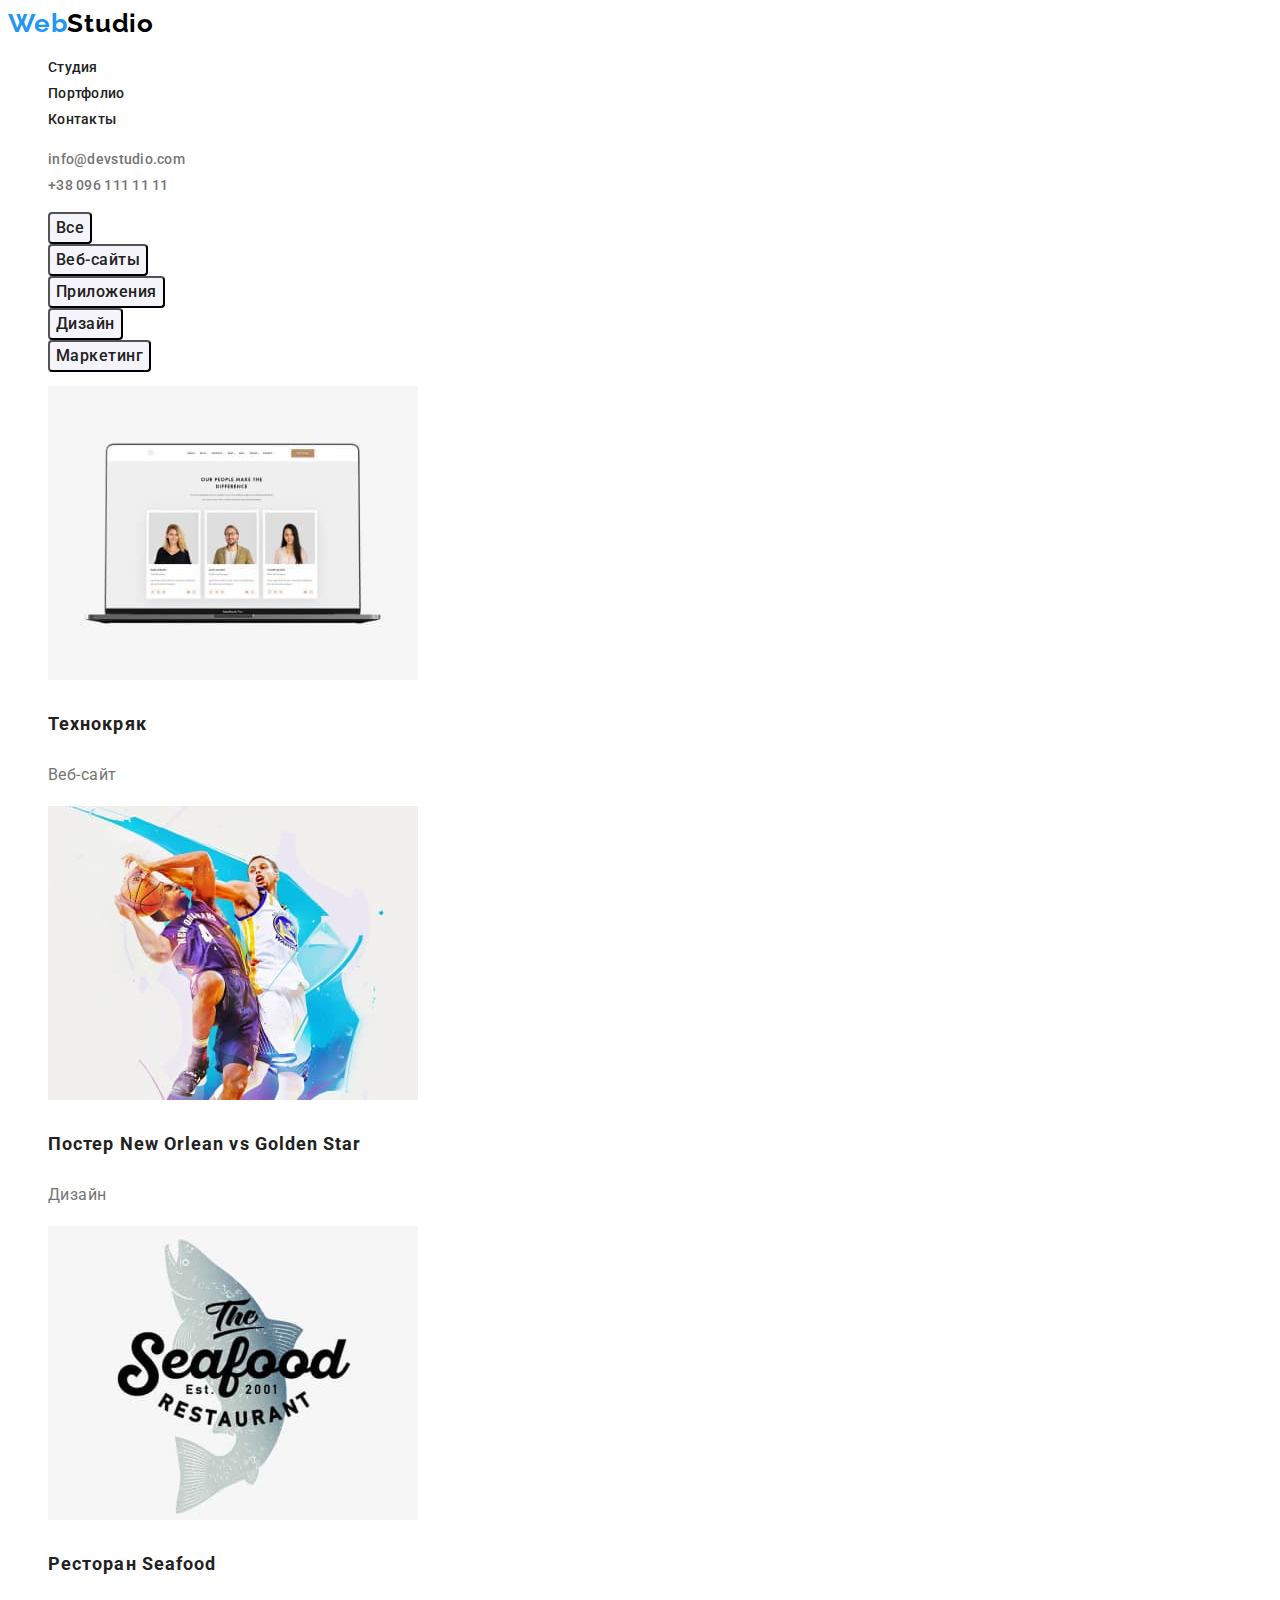
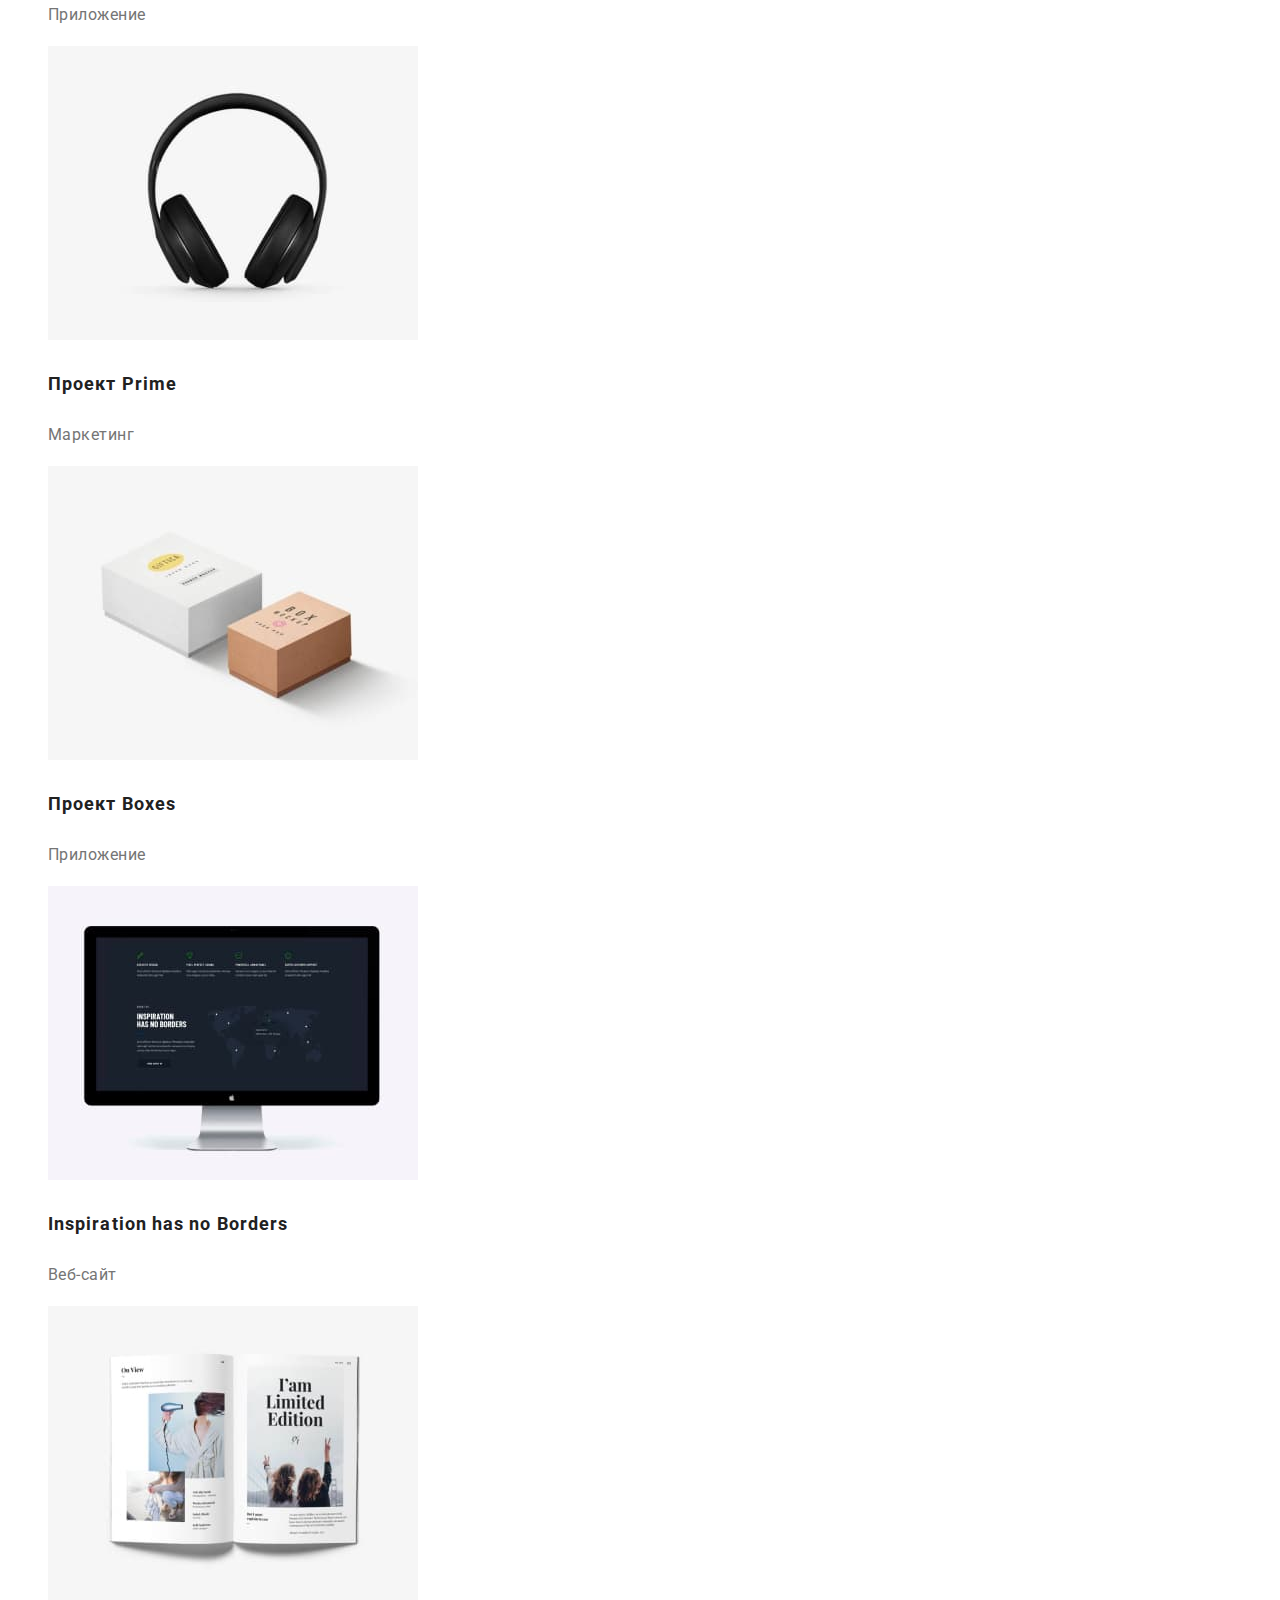
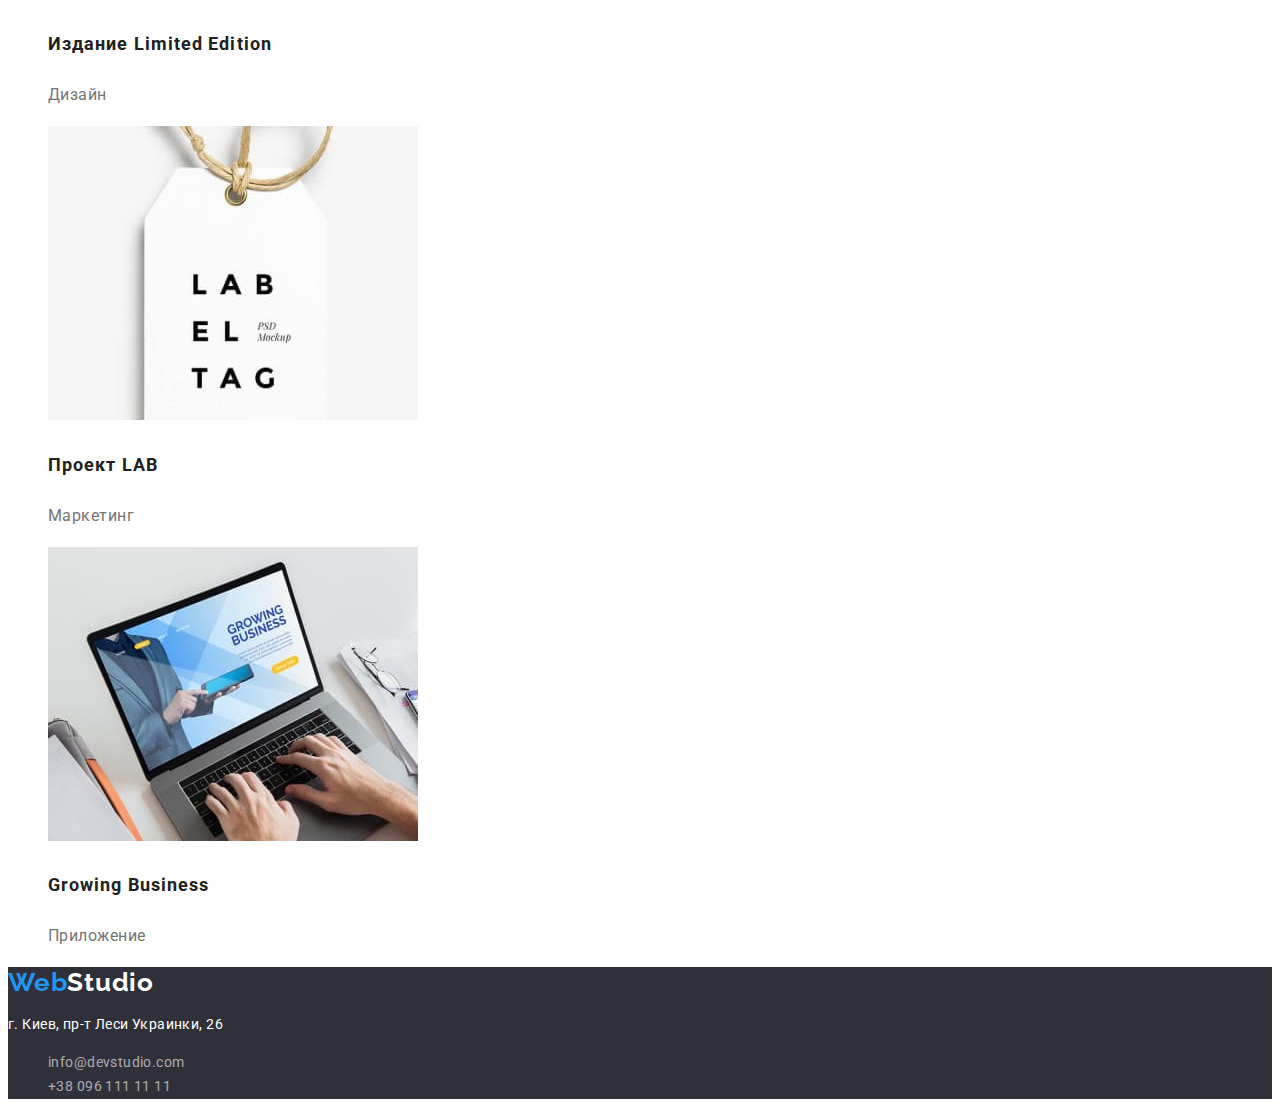
==== portfolio.html @ d0a70ba4 "v1" ====
<!DOCTYPE html>
<html lang="ru">
  <head>
    <meta charset="UTF-8" />
    <meta http-equiv="X-UA-Compatible" content="IE=edge" />
    <meta name="viewport" content="width=device-width, initial-scale=1.0" />
    <link rel="stylesheet" href="./css/styles.css" />
    <link rel="preconnect" href="https://fonts.googleapis.com" />
    <link rel="preconnect" href="https://fonts.gstatic.com" crossorigin />
    <link
      href="https://fonts.googleapis.com/css2?family=Raleway:wght@700&family=Roboto:wght@400;500;700;900&display=swap"
      rel="stylesheet"
    />
    <title>Портфолио</title>
  </head>
  <body>
    <!--Шапка-->
    <header>
      <nav>
        <a class="link logo" href="./index.html"
          >Web<span class="logo-black">Studio</span>
        </a>
        <!--Навигация-->
        <ul class="list nav">
          <li><a class="link studio" href="./index.html">Студия</a></li>
          <li>
            <a class="link portfolio" href="./portfolio.html">Портфолио</a>
          </li>
          <li><a class="link contakt" href="#">Контакты</a></li>
        </ul>
      </nav>
      <!--Контакты-->
      <ul class="list">
        <li>
          <a class="link mail" href="mailto:info@devstudio.com"
            >info@devstudio.com</a
          >
        </li>
        <li>
          <a class="link tel" href="tel:+380961111111">+38 096 111 11 11</a>
        </li>
      </ul>
    </header>
    <!--Контент-->
    <main>
      <section class="content">
        <!--Фильтри-->
        <ul class="list">
          <li><button class="filter" type="button">Все</button></li>
          <li><button class="filter" type="button">Веб-сайты</button></li>
          <li><button class="filter" type="button">Приложения</button></li>
          <li><button class="filter" type="button">Дизайн</button></li>
          <li><button class="filter" type="button">Маркетинг</button></li>
        </ul>
        <!--Страници-->
        <ul class="list">
          <li>
            <img src="./images/portfolio/technokryak.jpg" alt="" width="370" />
            <h3 class="page">Технокряк</h3>
            <p class="filter-page">Веб-сайт</p>
          </li>
          <li>
            <img src="./images/portfolio/basketball.jpg" alt="" width="370" />
            <h3 class="page">
              Постер <span lang="en">New Orlean vs Golden Star</span>
            </h3>
            <p class="filter-page">Дизайн</p>
          </li>
          <li>
            <img src="./images/portfolio/seafod.jpg" alt="" width="370" />
            <h3 class="page">Ресторан <span lang="en">Seafood</span></h3>
            <p class="filter-page">Приложение</p>
          </li>
          <li>
            <img
              src="./images/portfolio/project_priime.jpg"
              alt=""
              width="370"
            />
            <h3 class="page">Проект <span lang="en">Prime</span></h3>
            <p class="filter-page">Маркетинг</p>
          </li>
          <li>
            <img
              src="./images/portfolio/project_boxes.jpg"
              alt=""
              width="370"
            />
            <h3 class="page">Проект <span lang="en">Boxes</span></h3>
            <p class="filter-page">Приложение</p>
          </li>
          <li>
            <img src="./images/portfolio/inspiration.jpg" alt="" width="370" />
            <h3 class="page" lang="en">Inspiration has no Borders</h3>
            <p class="filter-page">Веб-сайт</p>
          </li>
          <li>
            <img
              src="./images/portfolio/limited_edition.jpg"
              alt=""
              width="370"
            />
            <h3 class="page">Издание <span lang="en">Limited Edition</span></h3>
            <p class="filter-page">Дизайн</p>
          </li>
          <li>
            <img src="./images/portfolio/lab_el_tag.jpg" alt="" width="370" />
            <h3 class="page">Проект <span lang="en">LAB</span></h3>
            <p class="filter-page">Маркетинг</p>
          </li>
          <li>
            <img
              src="./images/portfolio/growing_business.jpg"
              alt=""
              width="370"
            />
            <h3 class="page" lang="en">Growing Business</h3>
            <p class="filter-page">Приложение</p>
          </li>
        </ul>
      </section>
    </main>
    <!--Подвал-->
    <footer class="footer">
      <a class="link logo" href="./index.html"
        >Web<span class="logo-white">Studio</span>
      </a>
      <address class="address">
        <p class="location">г. Киев, пр-т Леси Украинки, 26</p>
        <ul class="list">
          <li>
            <a class="link email" href="mailto:info@devstudio.com"
              >info@devstudio.com</a
            >
          </li>
          <li>
            <a class="link phone" href="tel:+380961111111">+38 096 111 11 11</a>
          </li>
        </ul>
      </address>
    </footer>
  </body>
</html>
---- css/styles.css ----
:root {
  --main-font: "Roboto", sans-serif;
  --secondary-font: "Raleway", sans-serif;

  /* text colors */
  --text-cl: #212121;
  --accent-cl: #2196f3;
  --main-txt-cl: #757575;
  --secondary-txt-cl: #ffffff;

  /* bacground colors */
  --header-bg-cl: #ffffff;
  --main-bg-cl: #e5e5e5;
  --secondary-bg-cl: #f7f7f7;
  --dark-bg-cl: #2f303a;
  --btn-bg-cl: #2196f3;
  --btn-bg-accent: #188ce8;
}

body {
  font-family: var(--main-font);
  font-size: 14px;
  line-height: 1.86;
  letter-spacing: 0.02em;
  color: var(--main-txt-cl);
}

.link:hover,
.link:focus {
  color: var(--accent-cl);
}

.link {
  text-decoration: none;
  color: currentColor;
}

.list {
  list-style: none;
}

/*Шапка*/
header {
  background-color: var(--header-bg-cl);
}
.logo {
  font-family: "Raleway";
  font-weight: 700;
  font-size: 26px;
  line-height: 1.19;
  letter-spacing: 0.03em;
  color: #2196f3;
}

.logo-black {
  color: #000000;
}

.logo-white {
  color: #ffffff;
}

.studio,
.portfolio,
.contakt {
  font-weight: 500;
  line-height: 1.14;
  color: var(--text-cl);
}

.mail,
.tel {
  font-weight: 500;
  line-height: 1.14;
  color: var(--main-txt-cl);
}

.mail:hover,
.tel:hover {
  color: var(--accent-cl);
}

/*Герой*/

.hero {
  background-color: var(--dark-bg-cl);
}

.title {
  font-weight: 900;
  font-size: 44px;
  line-height: 1.36;
  text-align: center;
  letter-spacing: 0.06em;
  text-transform: uppercase;
  color: var(--secondary-txt-cl);
}

.btn {
  font-family: inherit;
  font-weight: 700;
  font-size: 16px;
  line-height: 1.88;
  letter-spacing: 0.06em;
  color: var(--secondary-txt-cl);
  background: var(--btn-bg-cl);
  box-shadow: 0px 4px 4px rgba(0, 0, 0, 0.15);
  border-radius: 4px;
}

.btn:hover,
.btn:focus {
  background: var(--btn-bg-accent);
}

/*Преимущества*/

.section-title {
  font-weight: 700;
  font-size: 36px;
  line-height: 1.17;
  letter-spacing: 0.03em;
  color: var(--text-cl);
}

.subtitle {
  font-weight: 700;
  font-size: 14px;
  line-height: 1.14;
  letter-spacing: 0.03em;
  text-transform: uppercase;
  color: var(--text-cl);
}

.text {
  font-size: 14px;
  line-height: 1.71;
  letter-spacing: 0.03em;
  color: var(--main-txt-cl);
}

/*Команда*/

.avatar {
  font-weight: 500;
  font-size: 16px;
  line-height: 1.19;
  letter-spacing: 0.03em;
  color: var(--text-cl);
}

.profession {
  font-size: 16px;
  line-height: 1.19;
  letter-spacing: 0.03em;
  color: var(--main-txt-cl);
}

/*Контент портфолио*/

/*Фильтра*/

.filter {
  font-family: inherit;
  font-weight: 500;
  font-size: 16px;
  line-height: 1.62;
  text-align: center;
  letter-spacing: 0.03em;
  color: var(--text-cl);
  background: #f5f4fa;
  border-radius: 4px;
}

.filter:hover,
.filter:focus {
  font-family: inherit;
  font-weight: 500;
  font-size: 16px;
  line-height: 1.62;
  text-align: center;
  letter-spacing: 0.03em;
  color: var(--secondary-txt-cl);
  background: var(--btn-bg-cl);
  box-shadow: 0px 3px 1px rgba(0, 0, 0, 0.1), 0px 1px 2px rgba(0, 0, 0, 0.08),
    0px 2px 2px rgba(0, 0, 0, 0.12);
  border-radius: 4px;
}

/*Страницы*/

.page {
  font-weight: 700;
  font-size: 18px;
  line-height: 2;
  letter-spacing: 0.06em;
  color: var(--text-cl);
}

.filter-page {
  font-size: 16px;
  line-height: 1.88;
  letter-spacing: 0.03em;
  color: var(--main-txt-cl);
}

/*Подвал*/

.footer {
  background-color: var(--dark-bg-cl);
}

.address {
  font-style: normal;
  line-height: 1.71;
  letter-spacing: 0.03em;
}

.location {
  color: var(--secondary-txt-cl);
}

.email,
.phone {
  color: rgba(255, 255, 255, 0.6);
}

.email:hover,
.phone:hover {
  color: var(--accent-cl);
}
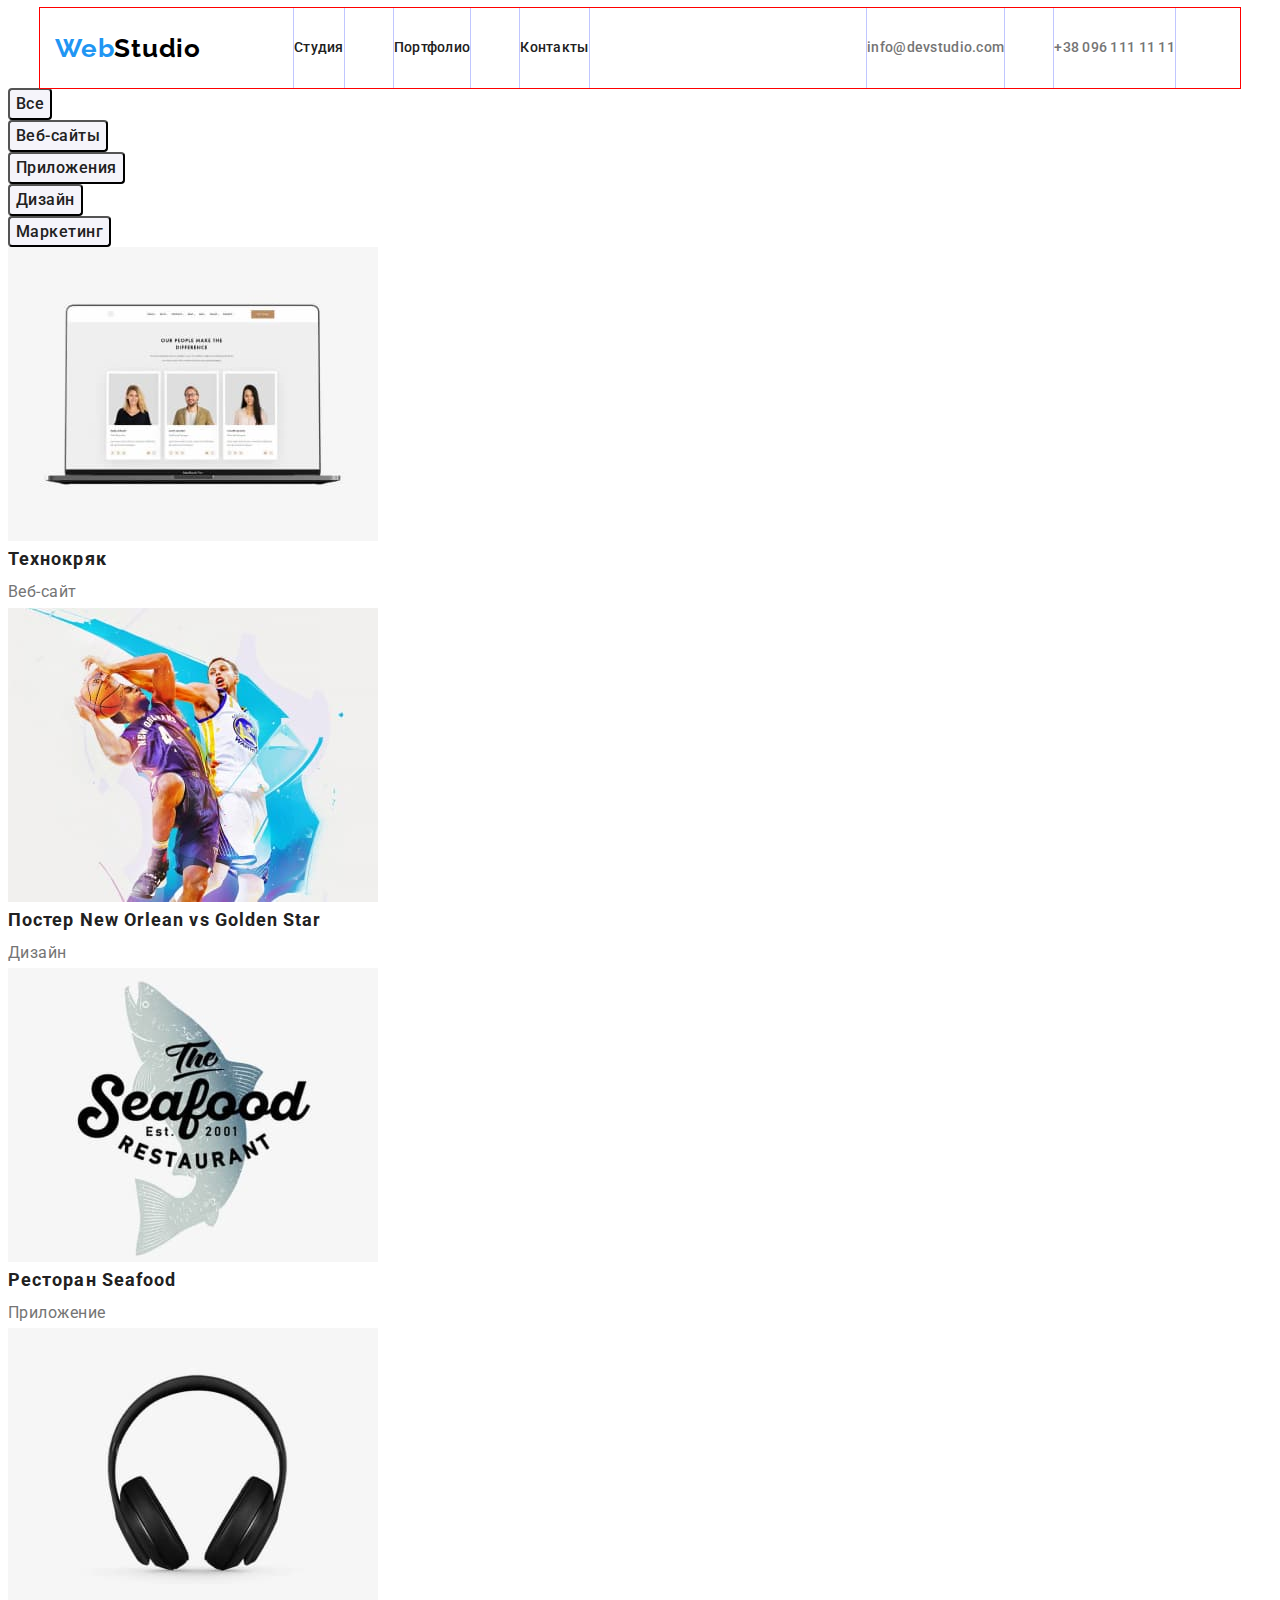
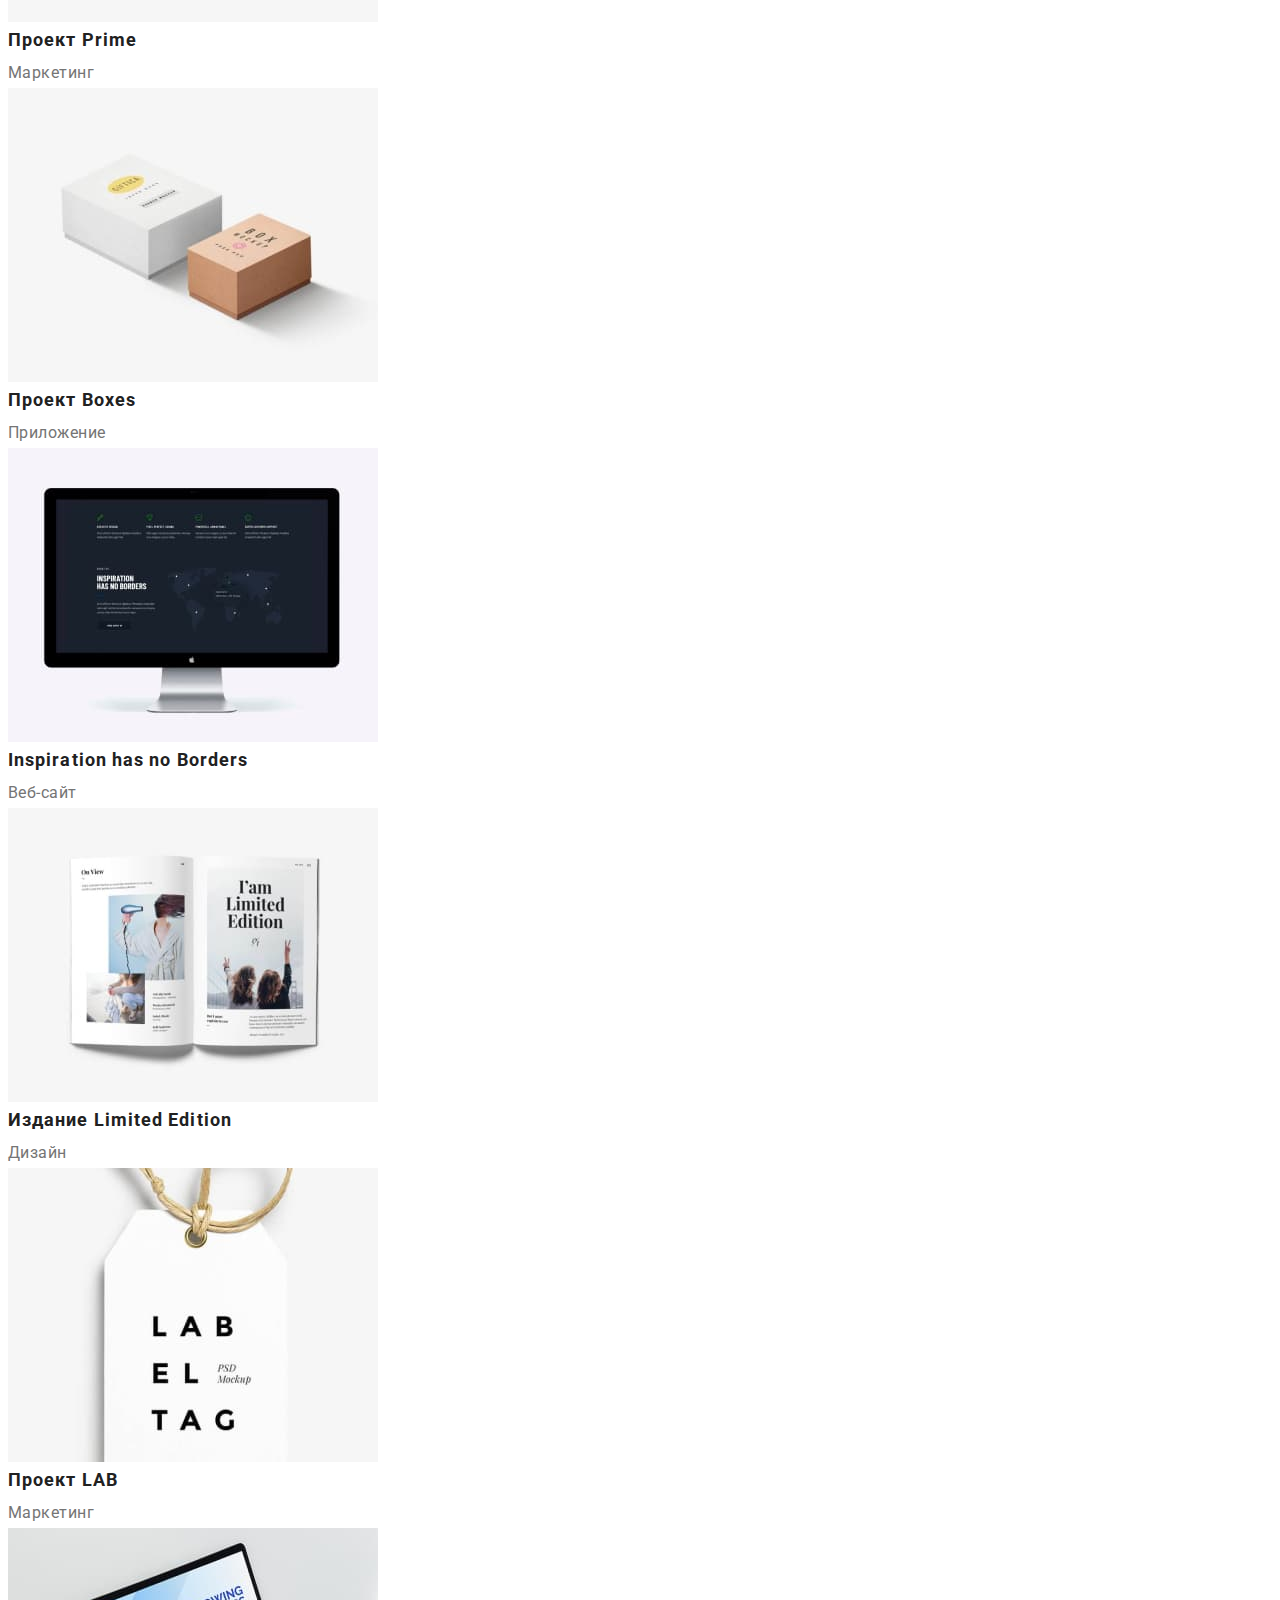
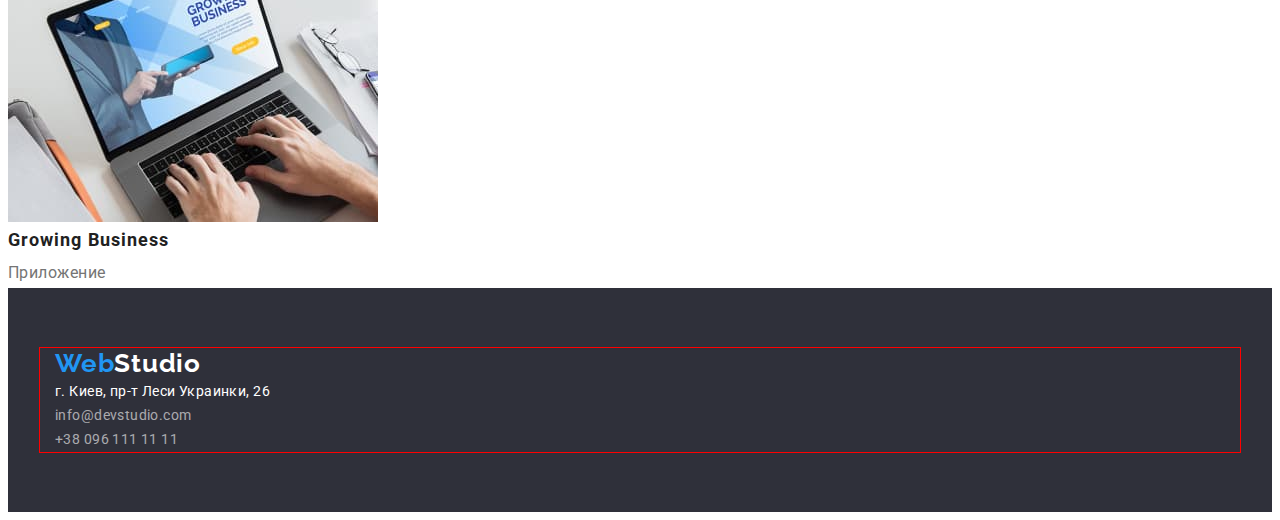
==== commit 3155bd25: "v7" ====
--- a/portfolio.html
+++ b/portfolio.html
@@ -4,43 +4,61 @@
     <meta charset="UTF-8" />
     <meta http-equiv="X-UA-Compatible" content="IE=edge" />
     <meta name="viewport" content="width=device-width, initial-scale=1.0" />
-    <link rel="stylesheet" href="./css/styles.css" />
+    <title>Портфолио</title>
+    <!--Projeck fonts-->
     <link rel="preconnect" href="https://fonts.googleapis.com" />
     <link rel="preconnect" href="https://fonts.gstatic.com" crossorigin />
     <link
       href="https://fonts.googleapis.com/css2?family=Raleway:wght@700&family=Roboto:wght@400;500;700;900&display=swap"
       rel="stylesheet"
     />
+
+  <!--Normalize-->
+  <link rel="stylesheet" href="https://cdnjs.cloudflare.com/ajax/libs/modern-normalize/1.1.0/modern-normalize.min.css"
+    integrity="sha512-wpPYUAdjBVSE4KJnH1VR1HeZfpl1ub8YT/NKx4PuQ5NmX2tKuGu6U/JRp5y+Y8XG2tV+wKQpNHVUX03MfMFn9Q=="
+    crossorigin="anonymous" referrerpolicy="no-referrer" />
+ 
+    <!--Castom styles-->
+    <link rel="stylesheet" href="./css/styles.css" />
+
+
+
     <title>Портфолио</title>
   </head>
   <body>
     <!--Шапка-->
-    <header>
-      <nav>
-        <a class="link logo" href="./index.html"
-          >Web<span class="logo-black">Studio</span>
-        </a>
-        <!--Навигация-->
-        <ul class="list nav">
-          <li><a class="link studio" href="./index.html">Студия</a></li>
-          <li>
-            <a class="link portfolio" href="./portfolio.html">Портфолио</a>
-          </li>
-          <li><a class="link contakt" href="#">Контакты</a></li>
-        </ul>
-      </nav>
-      <!--Контакты-->
-      <ul class="list">
-        <li>
-          <a class="link mail" href="mailto:info@devstudio.com"
-            >info@devstudio.com</a
-          >
-        </li>
-        <li>
-          <a class="link tel" href="tel:+380961111111">+38 096 111 11 11</a>
-        </li>
-      </ul>
-    </header>
+        <header>
+          <div class="container header-container">
+        
+            <a class="link logo" href="./index.html">Web<span class="logo-black">Studio</span>
+            </a>
+            <!--Навигация-->
+            <nav>
+              <ul class="list nav">
+                <li class="nav-item">
+                  <a class="link navigation-link" href="./index.html">Студия</a>
+                </li>
+                <li class="nav-item">
+                  <a class="link navigation-link" href="./portfolio.html">Портфолио</a>
+                </li>
+                <li class="nav-item">
+                  <a class="link navigation-link" href="#">Контакты</a>
+                </li>
+              </ul>
+            </nav>
+        
+        
+            <!--Контакты-->
+            <ul class="list contakts">
+              <li class="contakts-item">
+                <a class="link contakts-link" href="mailto:info@devstudio.com">info@devstudio.com</a>
+              </li>
+              <licontakts-item>
+                <a class="link contakts-link" href="tel:+380961111111">+38 096 111 11 11</a>
+                </li>
+            </ul>
+          </div>
+        </header>
     <!--Контент-->
     <main>
       <section class="content">
@@ -121,23 +139,22 @@
       </section>
     </main>
     <!--Подвал-->
-    <footer class="footer">
-      <a class="link logo" href="./index.html"
-        >Web<span class="logo-white">Studio</span>
+  <footer class="footer">
+    <div class="container">
+      <a class="link logo" href="./index.html">Web<span class="logo-white">Studio</span>
       </a>
       <address class="address">
         <p class="location">г. Киев, пр-т Леси Украинки, 26</p>
         <ul class="list">
           <li>
-            <a class="link email" href="mailto:info@devstudio.com"
-              >info@devstudio.com</a
-            >
+            <a class="link email" href="mailto:info@devstudio.com">info@devstudio.com</a>
           </li>
           <li>
             <a class="link phone" href="tel:+380961111111">+38 096 111 11 11</a>
           </li>
         </ul>
       </address>
-    </footer>
+    </div>
+  </footer>
   </body>
 </html>
--- a/css/styles.css
+++ b/css/styles.css
@@ -17,12 +17,51 @@
   --btn-bg-accent: #188ce8;
 }
 
+*,
+*::before,
+*::after {
+  box-sizing: border-box;
+}
+
 body {
   font-family: var(--main-font);
   font-size: 14px;
   line-height: 1.86;
   letter-spacing: 0.02em;
   color: var(--main-txt-cl);
+ }
+
+    h1,
+    h2,
+    h3,
+    h4,
+    h5,
+    h6,
+    p {
+      margin: 0;
+    }
+
+    img {
+      display: block;
+    }
+
+.container {
+  outline: 1px solid red;
+  width: 1200px;
+  padding-left: 15px;
+  padding-right: 15px;
+  margin-left: auto;
+  margin-right: auto;
+}
+
+
+
+
+
+.section {
+  padding-top: 94px;
+  padding-bottom: 94px;
+
 }
 
 .link:hover,
@@ -36,14 +75,27 @@
 }
 
 .list {
+  padding: 0;
+  margin: 0;
+ 
   list-style: none;
 }
 
 /*Шапка*/
+
 header {
   background-color: var(--header-bg-cl);
 }
+
+.header-container {
+  display: flex;
+  align-items: center;
+}
+
+/*Логотип*/
 .logo {
+  margin-right: 93px;
+
   font-family: "Raleway";
   font-weight: 700;
   font-size: 26px;
@@ -60,33 +112,78 @@
   color: #ffffff;
 }
 
-.studio,
-.portfolio,
-.contakt {
+/*Навигация*/
+
+.nav {
+  display: flex;
+  align-items: center;
+}
+
+ .nav-item {
+margin-right: 50px;
+ }
+
+ .nav-item:last-child {
+   margin-right: 0;
+ }
+
+.contakts-link,
+.navigation-link {
+  display: block;
+  outline: 1px solid rgb(192, 198, 255);
+  padding-top: 32px;
+  padding-bottom: 32px;
+
   font-weight: 500;
   line-height: 1.14;
   color: var(--text-cl);
 }
 
-.mail,
-.tel {
+/*Контакты*/
+
+.contakts {
+  display: flex;
+  margin-left: auto;
+
+}
+
+
+.contakts-link {
+  margin-right: 50px;
   font-weight: 500;
   line-height: 1.14;
   color: var(--main-txt-cl);
 }
 
-.mail:hover,
-.tel:hover {
+.contakts:last-child {
+  margin-right: 0;
+}
+
+
+
+.contakts-link:hover {
   color: var(--accent-cl);
 }
 
 /*Герой*/
 
 .hero {
+ 
   background-color: var(--dark-bg-cl);
-}
-
-.title {
+ 
+  
+}
+
+ 
+ 
+
+.hero-title {
+width: 696px;
+padding-top: 200px;
+padding-bottom: 280px;
+margin-right: auto;
+  margin-left: auto;
+
   font-weight: 900;
   font-size: 44px;
   line-height: 1.36;
@@ -97,6 +194,11 @@
 }
 
 .btn {
+  width: 200px;
+  height: 50px;  
+ padding: 0;
+cursor: pointer;
+
   font-family: inherit;
   font-weight: 700;
   font-size: 16px;
@@ -115,7 +217,26 @@
 
 /*Преимущества*/
 
+.benefits-section-title {
+  display: none;
+}
+
+.benefits-list {
+  display: flex;
+}
+
+.benefits-item {
+  width: 270px;
+  margin-right: 30px;
+}
+
+.benefits-item:last-child {
+  margin-right:0;
+}
+
 .section-title {
+  text-align: center;
+  margin-bottom: 50px;
   font-weight: 700;
   font-size: 36px;
   line-height: 1.17;
@@ -139,7 +260,33 @@
   color: var(--main-txt-cl);
 }
 
+/*Деятельность*/
+
+.work-list {
+  display: flex;
+}
+ 
+.work-item {
+  margin-right: 30px;
+}
+
+.work-item:last-child {
+  margin-right: 0;
+}
+
 /*Команда*/
+
+.personal-list {
+  display: flex;
+}
+
+.personal-item {
+  margin-right: 30px;
+}
+
+.personal-item:last-child {
+  margin-right: 0;
+}
 
 .avatar {
   font-weight: 500;
@@ -207,6 +354,8 @@
 /*Подвал*/
 
 .footer {
+  padding-top: 60px;
+  padding-bottom: 60px;
   background-color: var(--dark-bg-cl);
 }
 
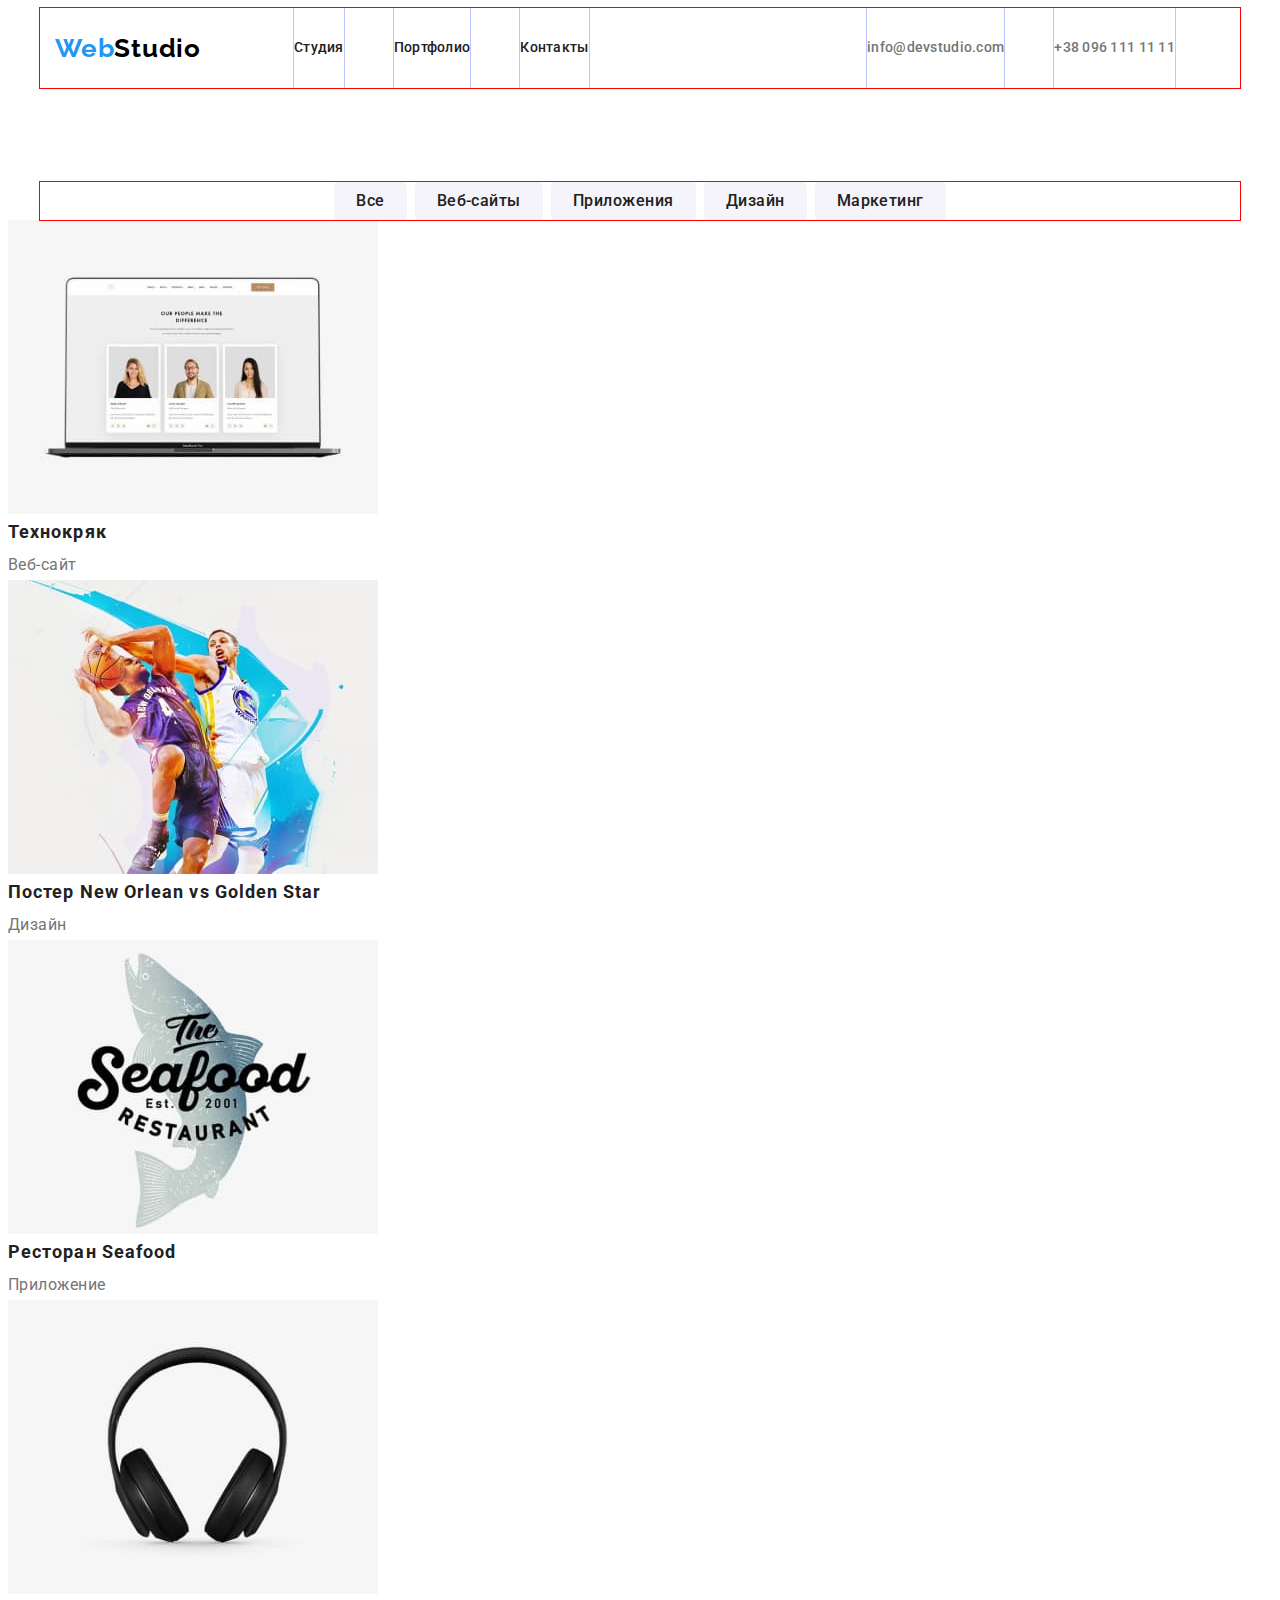
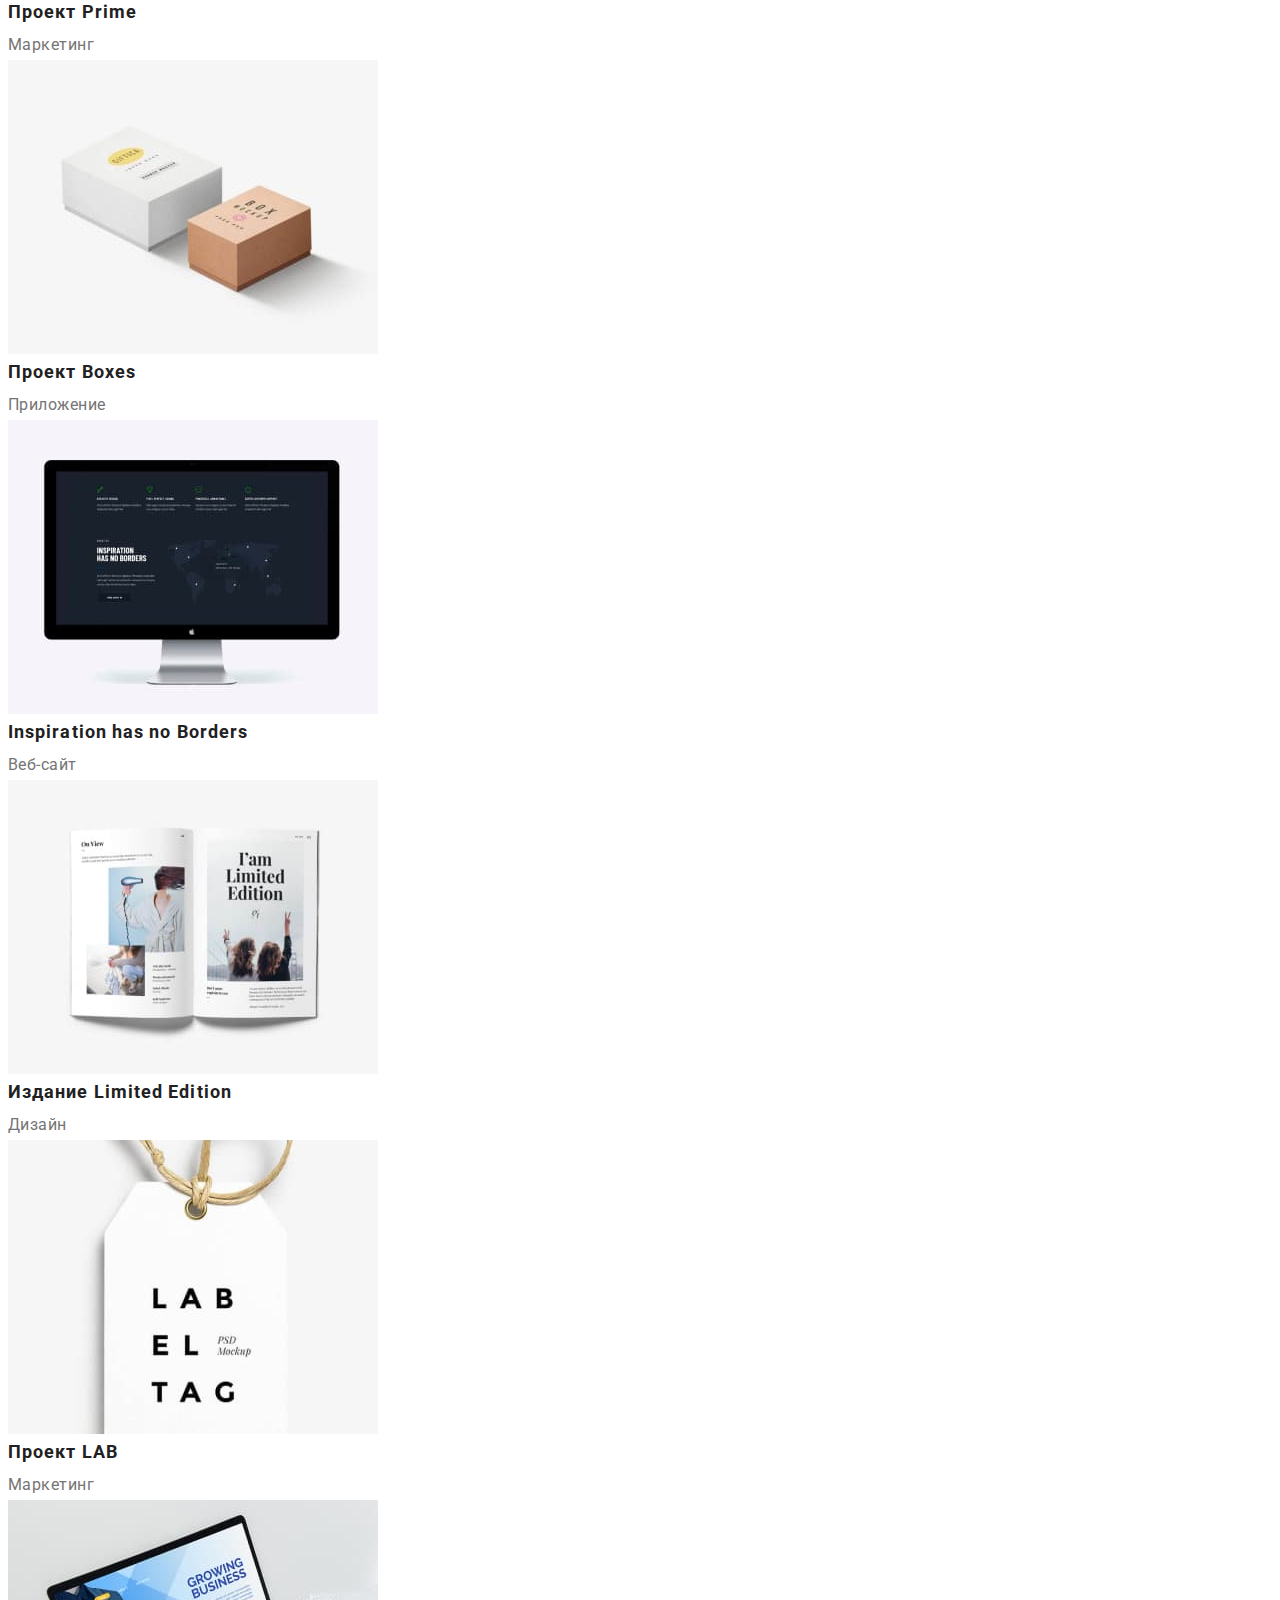
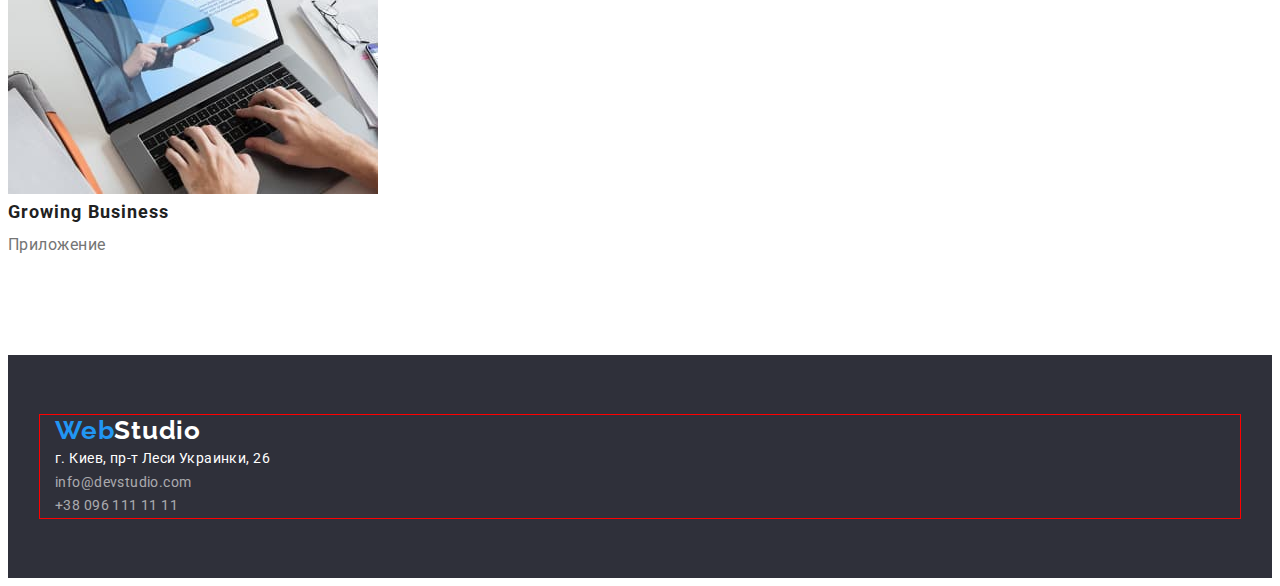
==== commit 30a0a648: "v8" ====
--- a/portfolio.html
+++ b/portfolio.html
@@ -61,15 +61,18 @@
         </header>
     <!--Контент-->
     <main>
-      <section class="content">
+      <section class="portfolio">
         <!--Фильтри-->
-        <ul class="list">
-          <li><button class="filter" type="button">Все</button></li>
-          <li><button class="filter" type="button">Веб-сайты</button></li>
-          <li><button class="filter" type="button">Приложения</button></li>
-          <li><button class="filter" type="button">Дизайн</button></li>
-          <li><button class="filter" type="button">Маркетинг</button></li>
-        </ul>
+        <div class="container">
+          <ul class="list filter-list">
+            <li class="filter-item"><button class="filter-btn" type="button">Все</button></li>
+            <li class="filter-item"><button class="filter-btn" type="button">Веб-сайты</button></li>
+            <li class="filter-item"><button class="filter-btn" type="button">Приложения</button></li>
+            <li class="filter-item"><button class="filter-btn" type="button">Дизайн</button></li>
+            <li class="filter-item"><button class="filter-btn" type="button">Маркетинг</button></li>
+          </ul>
+        </div>
+        
         <!--Страници-->
         <ul class="list">
           <li>
--- a/css/styles.css
+++ b/css/styles.css
@@ -307,7 +307,35 @@
 
 /*Фильтра*/
 
-.filter {
+.portfolio {
+
+  padding-top: 94px;
+  padding-bottom: 94px;
+}
+.filter-list {
+  display: flex;
+  align-items: center;
+  justify-content: center;
+  list-style: none;
+  margin: 0;
+  padding: 0;
+
+}
+
+.filter-item {
+  margin-right: 8px;
+}
+
+.filter-item:last-child {
+  margin-right: 0;
+}
+ 
+
+.filter-btn {
+padding: 6px 22px;
+border: none;
+
+
   font-family: inherit;
   font-weight: 500;
   font-size: 16px;
@@ -319,8 +347,8 @@
   border-radius: 4px;
 }
 
-.filter:hover,
-.filter:focus {
+.filter-btn:hover,
+.filter-btn:focus {
   font-family: inherit;
   font-weight: 500;
   font-size: 16px;
@@ -332,6 +360,8 @@
   box-shadow: 0px 3px 1px rgba(0, 0, 0, 0.1), 0px 1px 2px rgba(0, 0, 0, 0.08),
     0px 2px 2px rgba(0, 0, 0, 0.12);
   border-radius: 4px;
+
+  cursor: pointer ;
 }
 
 /*Страницы*/
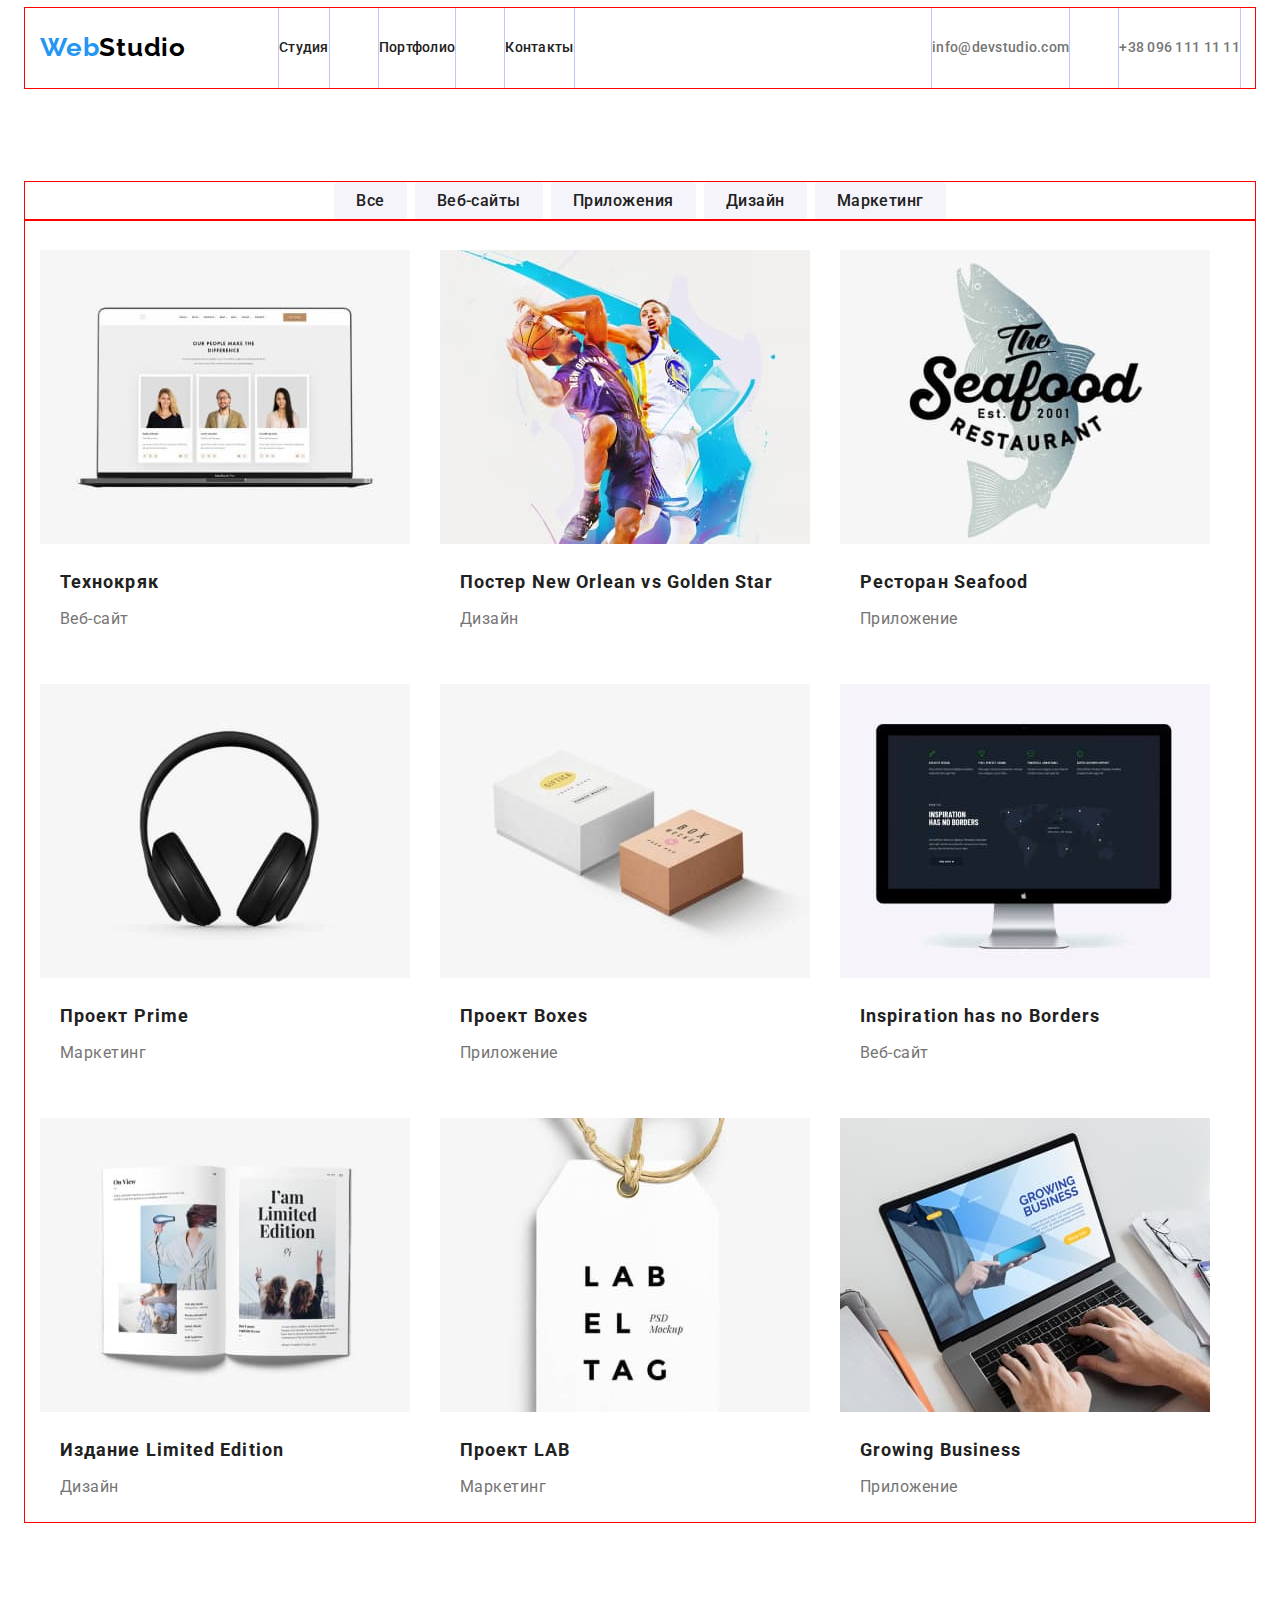
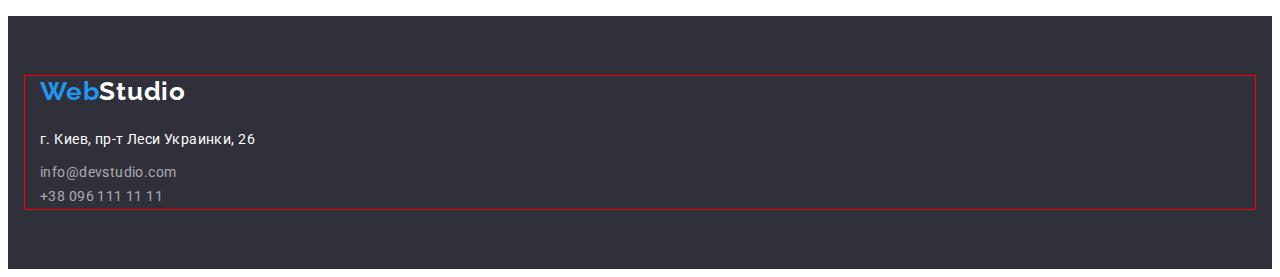
==== commit cac0c173: "v9" ====
--- a/portfolio.html
+++ b/portfolio.html
@@ -74,71 +74,58 @@
         </div>
         
         <!--Страници-->
-        <ul class="list">
-          <li>
-            <img src="./images/portfolio/technokryak.jpg" alt="" width="370" />
-            <h3 class="page">Технокряк</h3>
-            <p class="filter-page">Веб-сайт</p>
-          </li>
-          <li>
-            <img src="./images/portfolio/basketball.jpg" alt="" width="370" />
-            <h3 class="page">
-              Постер <span lang="en">New Orlean vs Golden Star</span>
-            </h3>
-            <p class="filter-page">Дизайн</p>
-          </li>
-          <li>
-            <img src="./images/portfolio/seafod.jpg" alt="" width="370" />
-            <h3 class="page">Ресторан <span lang="en">Seafood</span></h3>
-            <p class="filter-page">Приложение</p>
-          </li>
-          <li>
-            <img
-              src="./images/portfolio/project_priime.jpg"
-              alt=""
-              width="370"
-            />
-            <h3 class="page">Проект <span lang="en">Prime</span></h3>
-            <p class="filter-page">Маркетинг</p>
-          </li>
-          <li>
-            <img
-              src="./images/portfolio/project_boxes.jpg"
-              alt=""
-              width="370"
-            />
-            <h3 class="page">Проект <span lang="en">Boxes</span></h3>
-            <p class="filter-page">Приложение</p>
-          </li>
-          <li>
-            <img src="./images/portfolio/inspiration.jpg" alt="" width="370" />
-            <h3 class="page" lang="en">Inspiration has no Borders</h3>
-            <p class="filter-page">Веб-сайт</p>
-          </li>
-          <li>
-            <img
-              src="./images/portfolio/limited_edition.jpg"
-              alt=""
-              width="370"
-            />
-            <h3 class="page">Издание <span lang="en">Limited Edition</span></h3>
-            <p class="filter-page">Дизайн</p>
-          </li>
-          <li>
-            <img src="./images/portfolio/lab_el_tag.jpg" alt="" width="370" />
-            <h3 class="page">Проект <span lang="en">LAB</span></h3>
-            <p class="filter-page">Маркетинг</p>
-          </li>
-          <li>
-            <img
-              src="./images/portfolio/growing_business.jpg"
-              alt=""
-              width="370"
-            />
-            <h3 class="page" lang="en">Growing Business</h3>
-            <p class="filter-page">Приложение</p>
-          </li>
-        </ul>
+        <div class="container">
+          <ul class="list page-list">
+            <li class="page-item">
+              <img src="./images/portfolio/technokryak.jpg" alt="" width="370" />
+              <h3 class="page">Технокряк</h3>
+              <p class="filter-page">Веб-сайт</p>
+            </li>
+            <li class="page-item">
+              <img src="./images/portfolio/basketball.jpg" alt="" width="370" />
+              <h3 class="page">
+                Постер <span lang="en">New Orlean vs Golden Star</span>
+              </h3>
+              <p class="filter-page">Дизайн</p>
+            </li>
+            <li class="page-item">
+              <img src="./images/portfolio/seafod.jpg" alt="" width="370" />
+              <h3 class="page">Ресторан <span lang="en">Seafood</span></h3>
+              <p class="filter-page">Приложение</p>
+            </li>
+            <li class="page-item">
+              <img src="./images/portfolio/project_priime.jpg" alt="" width="370" />
+              <h3 class="page">Проект <span lang="en">Prime</span></h3>
+              <p class="filter-page">Маркетинг</p>
+            </li>
+            <li class="page-item">
+              <img src="./images/portfolio/project_boxes.jpg" alt="" width="370" />
+              <h3 class="page">Проект <span lang="en">Boxes</span></h3>
+              <p class="filter-page">Приложение</p>
+            </li>
+            <li class="page-item">
+              <img src="./images/portfolio/inspiration.jpg" alt="" width="370" />
+              <h3 class="page" lang="en">Inspiration has no Borders</h3>
+              <p class="filter-page">Веб-сайт</p>
+            </li>
+            <li class="page-item">
+              <img src="./images/portfolio/limited_edition.jpg" alt="" width="370" />
+              <h3 class="page">Издание <span lang="en">Limited Edition</span></h3>
+              <p class="filter-page">Дизайн</p>
+            </li>
+            <li class="page-item">
+              <img src="./images/portfolio/lab_el_tag.jpg" alt="" width="370" />
+              <h3 class="page">Проект <span lang="en">LAB</span></h3>
+              <p class="filter-page">Маркетинг</p>
+            </li>
+            <li class="page-item">
+              <img src="./images/portfolio/growing_business.jpg" alt="" width="370" />
+              <h3 class="page" lang="en">Growing Business</h3>
+              <p class="filter-page">Приложение</p>
+            </li>
+          </ul>
+        </div>
+       
       </section>
     </main>
     <!--Подвал-->
--- a/css/styles.css
+++ b/css/styles.css
@@ -17,11 +17,6 @@
   --btn-bg-accent: #188ce8;
 }
 
-*,
-*::before,
-*::after {
-  box-sizing: border-box;
-}
 
 body {
   font-family: var(--main-font);
@@ -59,8 +54,8 @@
 
 
 .section {
-  padding-top: 94px;
-  padding-bottom: 94px;
+  margin-top: 94px;
+  margin-bottom: 94px;
 
 }
 
@@ -95,6 +90,8 @@
 /*Логотип*/
 .logo {
   margin-right: 93px;
+  padding-top: 24px;
+  padding-bottom: 25px;
 
   font-family: "Raleway";
   font-weight: 700;
@@ -108,9 +105,6 @@
   color: #000000;
 }
 
-.logo-white {
-  color: #ffffff;
-}
 
 /*Навигация*/
 
@@ -139,48 +133,45 @@
   color: var(--text-cl);
 }
 
+
+
+
 /*Контакты*/
 
 .contakts {
   display: flex;
   margin-left: auto;
-
-}
-
+}
+
+.contakts-item {
+  margin-right: 50px;
+}
+ 
+.contakts-item:last-child {
+  margin-right: 0;
+}
 
 .contakts-link {
-  margin-right: 50px;
+  
   font-weight: 500;
   line-height: 1.14;
   color: var(--main-txt-cl);
 }
 
-.contakts:last-child {
-  margin-right: 0;
-}
-
-
-
 .contakts-link:hover {
   color: var(--accent-cl);
 }
 
 /*Герой*/
 
-.hero {
- 
-  background-color: var(--dark-bg-cl);
- 
-  
-}
-
- 
- 
-
-.hero-title {
+.hero { 
+  background-color: var(--dark-bg-cl);  
+}
+
+ .hero-title {
 width: 696px;
 padding-top: 200px;
-padding-bottom: 280px;
+padding-bottom: 30px;
 margin-right: auto;
   margin-left: auto;
 
@@ -194,10 +185,10 @@
 }
 
 .btn {
-  width: 200px;
-  height: 50px;  
- padding: 0;
-cursor: pointer;
+
+  padding: 10px 32px;
+  margin-bottom:  200px;
+  cursor: pointer;
 
   font-family: inherit;
   font-weight: 700;
@@ -245,6 +236,7 @@
 }
 
 .subtitle {
+  margin-bottom: 10px;
   font-weight: 700;
   font-size: 14px;
   line-height: 1.14;
@@ -282,6 +274,9 @@
 
 .personal-item {
   margin-right: 30px;
+  background: #FFFFFF;
+    box-shadow: 0px 1px 3px rgba(0, 0, 0, 0.12), 0px 1px 1px rgba(0, 0, 0, 0.14), 0px 2px 1px rgba(0, 0, 0, 0.2);
+    border-radius: 0px 0px 4px 4px;
 }
 
 .personal-item:last-child {
@@ -289,6 +284,9 @@
 }
 
 .avatar {
+  padding-top: 30px;
+  padding-bottom: 10px;
+ text-align: center;
   font-weight: 500;
   font-size: 16px;
   line-height: 1.19;
@@ -297,6 +295,8 @@
 }
 
 .profession {
+  padding-bottom: 30px;
+  text-align: center;
   font-size: 16px;
   line-height: 1.19;
   letter-spacing: 0.03em;
@@ -366,7 +366,25 @@
 
 /*Страницы*/
 
+.page-list {
+display: flex;
+  flex-wrap: wrap;
+}
+    
+ .page-item {
+   width: 370px;
+   padding-top: 30px;
+   margin-right: 30px;
+ } 
+
+
+.page-item:nth-child(3n+3) {
+  margin-right: 0;
+}
+
 .page {
+  margin: 20px 20px 4px 20px;
+
   font-weight: 700;
   font-size: 18px;
   line-height: 2;
@@ -375,6 +393,7 @@
 }
 
 .filter-page {
+  margin: 0px 20px 20px 20px;
   font-size: 16px;
   line-height: 1.88;
   letter-spacing: 0.03em;
@@ -389,6 +408,10 @@
   background-color: var(--dark-bg-cl);
 }
 
+.logo-white {
+  color: #ffffff;
+}
+
 .address {
   font-style: normal;
   line-height: 1.71;
@@ -396,7 +419,13 @@
 }
 
 .location {
+  margin-top: 20px;
+  margin-bottom: 9px;
   color: var(--secondary-txt-cl);
+}
+
+.address-email {
+  margin-bottom: 9px;
 }
 
 .email,
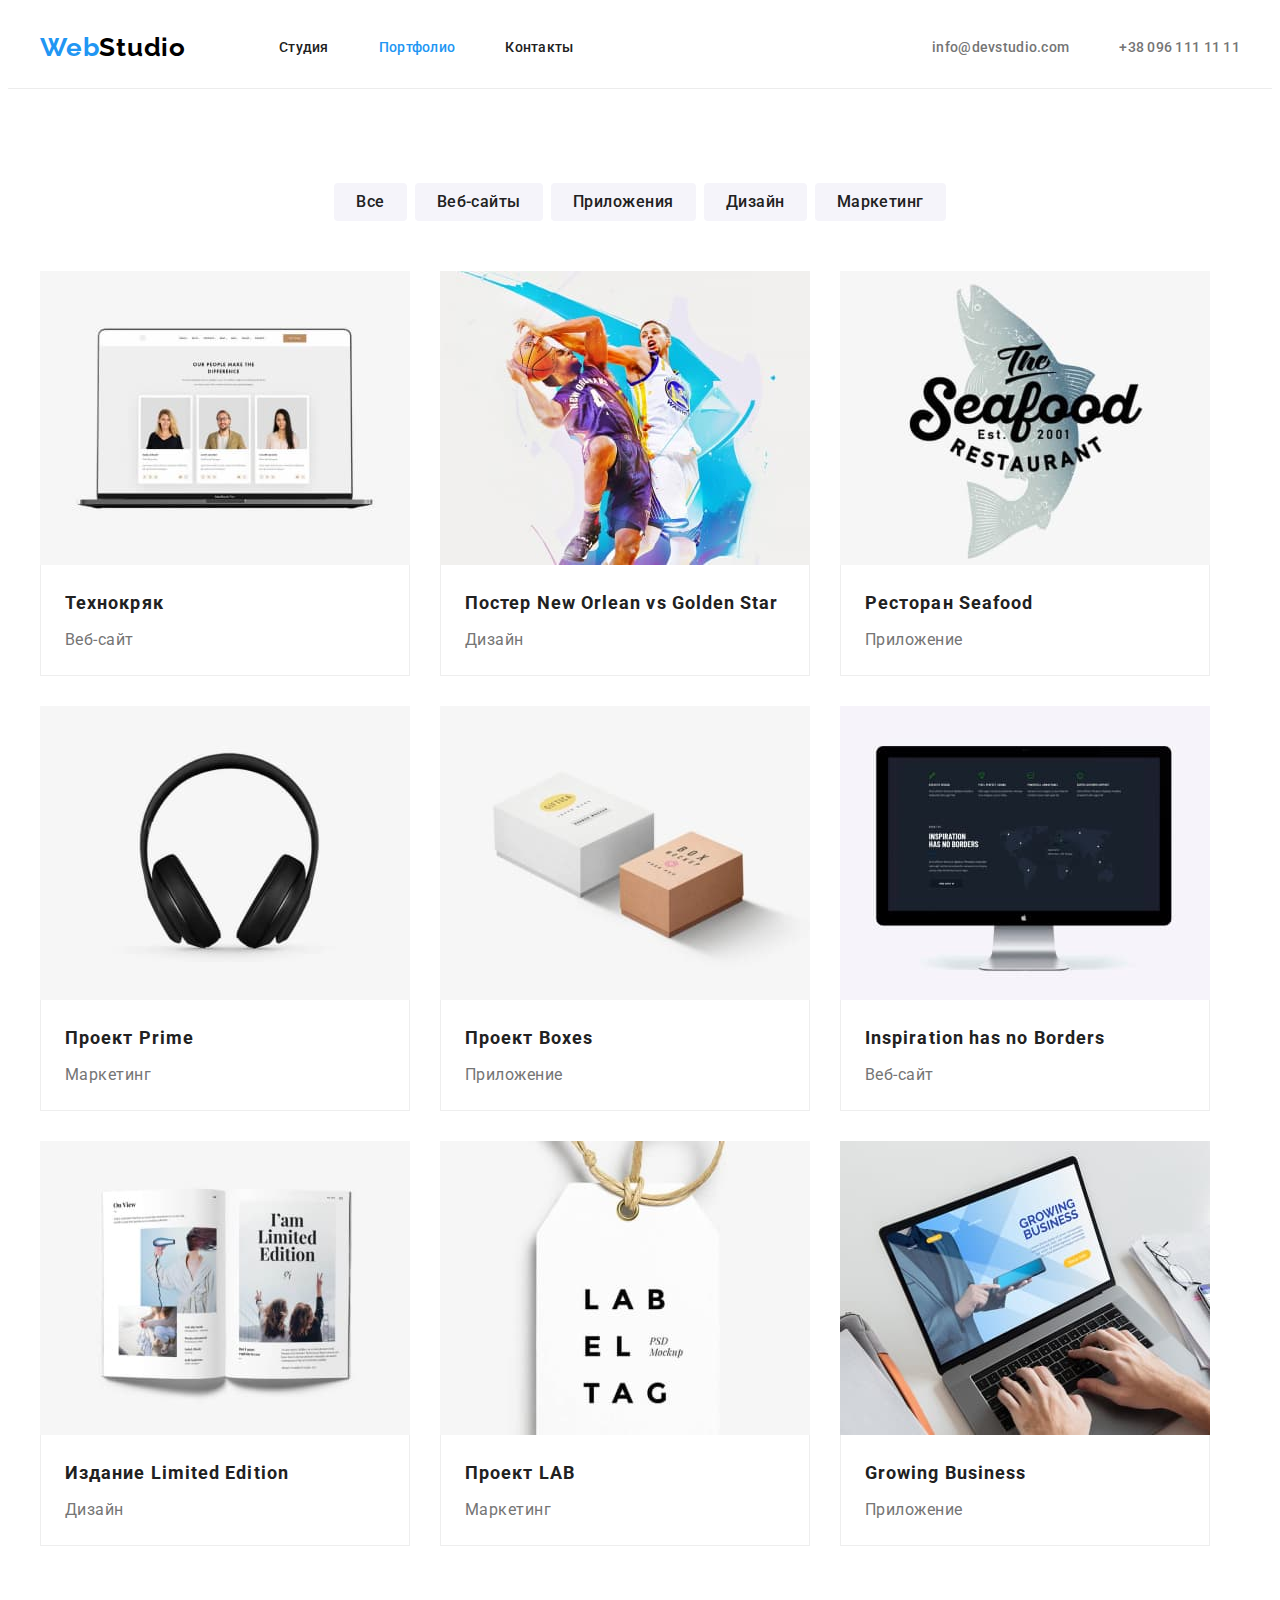
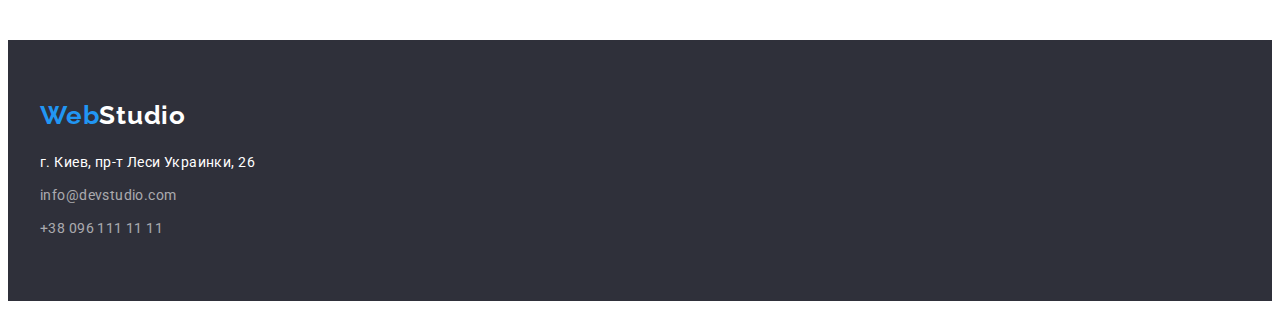
==== commit df8d6275: "v12" ====
--- a/portfolio.html
+++ b/portfolio.html
@@ -39,7 +39,7 @@
                   <a class="link navigation-link" href="./index.html">Студия</a>
                 </li>
                 <li class="nav-item">
-                  <a class="link navigation-link" href="./portfolio.html">Портфолио</a>
+                  <a class="link navigation-activ" href="./portfolio.html">Портфолио</a>
                 </li>
                 <li class="nav-item">
                   <a class="link navigation-link" href="#">Контакты</a>
@@ -65,86 +65,117 @@
         <!--Фильтри-->
         <div class="container">
           <ul class="list filter-list">
-            <li class="filter-item"><button class="filter-btn" type="button">Все</button></li>
-            <li class="filter-item"><button class="filter-btn" type="button">Веб-сайты</button></li>
-            <li class="filter-item"><button class="filter-btn" type="button">Приложения</button></li>
-            <li class="filter-item"><button class="filter-btn" type="button">Дизайн</button></li>
-            <li class="filter-item"><button class="filter-btn" type="button">Маркетинг</button></li>
+            <li class="filter-item">
+              <button class="filter-btn" type="button">Все</button>
+            </li>
+            <li class="filter-item"
+            ><button class="filter-btn" type="button">Веб-сайты</button>
+          </li>
+            <li class="filter-item">
+              <button class="filter-btn" type="button">Приложения</button>
+            </li>
+            <li class="filter-item">
+              <button class="filter-btn" type="button">Дизайн</button>
+            </li>
+            <li class="filter-item">
+              <button class="filter-btn" type="button">Маркетинг</button>
+            </li>
           </ul>
-        </div>
-        
-        <!--Страници-->
-        <div class="container">
+          <!--Страници-->
           <ul class="list page-list">
             <li class="page-item">
               <img src="./images/portfolio/technokryak.jpg" alt="" width="370" />
-              <h3 class="page">Технокряк</h3>
-              <p class="filter-page">Веб-сайт</p>
+              <div class="page-name">
+                <h3 class="page">Технокряк</h3>
+                <p class="filter-page">Веб-сайт</p>
+              </div>
+              
             </li>
             <li class="page-item">
               <img src="./images/portfolio/basketball.jpg" alt="" width="370" />
-              <h3 class="page">
-                Постер <span lang="en">New Orlean vs Golden Star</span>
-              </h3>
-              <p class="filter-page">Дизайн</p>
+              <div class="page-name">
+                <h3 class="page">Постер <span lang="en">New Orlean vs Golden Star</span></h3>
+                <p class="filter-page">Дизайн</p>
+              </div>
+              
             </li>
             <li class="page-item">
               <img src="./images/portfolio/seafod.jpg" alt="" width="370" />
-              <h3 class="page">Ресторан <span lang="en">Seafood</span></h3>
-              <p class="filter-page">Приложение</p>
+              <div class="page-name">
+                <h3 class="page">Ресторан <span lang="en">Seafood</span></h3>
+                <p class="filter-page">Приложение</p>
+              </div>
+              
             </li>
             <li class="page-item">
               <img src="./images/portfolio/project_priime.jpg" alt="" width="370" />
-              <h3 class="page">Проект <span lang="en">Prime</span></h3>
-              <p class="filter-page">Маркетинг</p>
+              <div class="page-name">
+                <h3 class="page">Проект <span lang="en">Prime</span></h3>
+                <p class="filter-page">Маркетинг</p>
+              </div>
+              
             </li>
             <li class="page-item">
               <img src="./images/portfolio/project_boxes.jpg" alt="" width="370" />
-              <h3 class="page">Проект <span lang="en">Boxes</span></h3>
-              <p class="filter-page">Приложение</p>
+              <div class="page-name">
+                <h3 class="page">Проект <span lang="en">Boxes</span></h3>
+                <p class="filter-page">Приложение</p>
+              </div>
+              
             </li>
             <li class="page-item">
               <img src="./images/portfolio/inspiration.jpg" alt="" width="370" />
-              <h3 class="page" lang="en">Inspiration has no Borders</h3>
-              <p class="filter-page">Веб-сайт</p>
+              <div class="page-name">
+                <h3 class="page" lang="en">Inspiration has no Borders</h3>
+                <p class="filter-page">Веб-сайт</p>
+              </div>
+              
             </li>
             <li class="page-item">
               <img src="./images/portfolio/limited_edition.jpg" alt="" width="370" />
-              <h3 class="page">Издание <span lang="en">Limited Edition</span></h3>
-              <p class="filter-page">Дизайн</p>
+              <div class="page-name">
+                <h3 class="page">Издание <span lang="en">Limited Edition</span></h3>
+                <p class="filter-page">Дизайн</p>
+              </div>
+              
             </li>
             <li class="page-item">
               <img src="./images/portfolio/lab_el_tag.jpg" alt="" width="370" />
-              <h3 class="page">Проект <span lang="en">LAB</span></h3>
-              <p class="filter-page">Маркетинг</p>
+              <div class="page-name">
+                <h3 class="page">Проект <span lang="en">LAB</span></h3>
+                <p class="filter-page">Маркетинг</p>
+              </div>
+              
             </li>
             <li class="page-item">
               <img src="./images/portfolio/growing_business.jpg" alt="" width="370" />
-              <h3 class="page" lang="en">Growing Business</h3>
-              <p class="filter-page">Приложение</p>
+              <div class="page-name">
+                <h3 class="page" lang="en">Growing Business</h3>
+                <p class="filter-page">Приложение</p>
+              </div>
+              
             </li>
           </ul>
-        </div>
-       
+        </div> 
       </section>
     </main>
     <!--Подвал-->
-  <footer class="footer">
-    <div class="container">
-      <a class="link logo" href="./index.html">Web<span class="logo-white">Studio</span>
-      </a>
-      <address class="address">
-        <p class="location">г. Киев, пр-т Леси Украинки, 26</p>
-        <ul class="list">
-          <li>
-            <a class="link email" href="mailto:info@devstudio.com">info@devstudio.com</a>
-          </li>
-          <li>
-            <a class="link phone" href="tel:+380961111111">+38 096 111 11 11</a>
-          </li>
-        </ul>
-      </address>
-    </div>
-  </footer>
+      <footer class="footer">
+        <div class="container footer-cont">
+          <a class="link logo-footer" href="./index.html">Web<span class="logo-white">Studio</span>
+          </a>
+          <address class="address">
+            <p class="location">г. Киев, пр-т Леси Украинки, 26</p>
+            <ul class="list">
+              <li class="address-item">
+                <a class="link email" href="mailto:info@devstudio.com">info@devstudio.com</a>
+              </li>
+              <li class="address-item">
+                <a class="link phone" href="tel:+380961111111">+38 096 111 11 11</a>
+              </li>
+            </ul>
+          </address>
+        </div>
+      </footer>
   </body>
 </html>
--- a/css/styles.css
+++ b/css/styles.css
@@ -17,31 +17,29 @@
   --btn-bg-accent: #188ce8;
 }
 
-
 body {
   font-family: var(--main-font);
   font-size: 14px;
   line-height: 1.86;
   letter-spacing: 0.02em;
   color: var(--main-txt-cl);
- }
-
-    h1,
-    h2,
-    h3,
-    h4,
-    h5,
-    h6,
-    p {
-      margin: 0;
-    }
-
-    img {
-      display: block;
-    }
+}
+
+h1,
+h2,
+h3,
+h4,
+h5,
+h6,
+p {
+  margin: 0;
+}
+
+img {
+  display: block;
+}
 
 .container {
-  outline: 1px solid red;
   width: 1200px;
   padding-left: 15px;
   padding-right: 15px;
@@ -49,16 +47,6 @@
   margin-right: auto;
 }
 
-
-
-
-
-.section {
-  margin-top: 94px;
-  margin-bottom: 94px;
-
-}
-
 .link:hover,
 .link:focus {
   color: var(--accent-cl);
@@ -72,7 +60,7 @@
 .list {
   padding: 0;
   margin: 0;
- 
+
   list-style: none;
 }
 
@@ -80,6 +68,7 @@
 
 header {
   background-color: var(--header-bg-cl);
+  border-bottom: 1px solid #ececec;
 }
 
 .header-container {
@@ -105,7 +94,6 @@
   color: #000000;
 }
 
-
 /*Навигация*/
 
 .nav {
@@ -113,18 +101,17 @@
   align-items: center;
 }
 
- .nav-item {
-margin-right: 50px;
- }
-
- .nav-item:last-child {
-   margin-right: 0;
- }
+.nav-item {
+  margin-right: 50px;
+}
+
+.nav-item:last-child {
+  margin-right: 0;
+}
 
 .contakts-link,
 .navigation-link {
   display: block;
-  outline: 1px solid rgb(192, 198, 255);
   padding-top: 32px;
   padding-bottom: 32px;
 
@@ -133,8 +120,15 @@
   color: var(--text-cl);
 }
 
-
-
+.navigation-activ {
+  display: block;
+  padding-top: 32px;
+  padding-bottom: 32px;
+
+  font-weight: 500;
+  line-height: 1.14;
+  color: var(--accent-cl);
+}
 
 /*Контакты*/
 
@@ -146,13 +140,12 @@
 .contakts-item {
   margin-right: 50px;
 }
- 
+
 .contakts-item:last-child {
   margin-right: 0;
 }
 
 .contakts-link {
-  
   font-weight: 500;
   line-height: 1.14;
   color: var(--main-txt-cl);
@@ -164,15 +157,17 @@
 
 /*Герой*/
 
-.hero { 
-  background-color: var(--dark-bg-cl);  
-}
-
- .hero-title {
-width: 696px;
-padding-top: 200px;
-padding-bottom: 30px;
-margin-right: auto;
+.hero {
+  padding-top: 200px;
+  padding-bottom: 200px;
+  background-color: var(--dark-bg-cl);
+  text-align: center;
+}
+
+.hero-title {
+  width: 696px;
+  margin-bottom: 30px;
+  margin-right: auto;
   margin-left: auto;
 
   font-weight: 900;
@@ -185,11 +180,8 @@
 }
 
 .btn {
-
   padding: 10px 32px;
-  margin-bottom:  200px;
   cursor: pointer;
-
   font-family: inherit;
   font-weight: 700;
   font-size: 16px;
@@ -208,6 +200,11 @@
 
 /*Преимущества*/
 
+.benefits-section {
+  padding-top: 94px;
+  padding-bottom: 94px;
+}
+
 .benefits-section-title {
   display: none;
 }
@@ -222,7 +219,7 @@
 }
 
 .benefits-item:last-child {
-  margin-right:0;
+  margin-right: 0;
 }
 
 .section-title {
@@ -254,10 +251,14 @@
 
 /*Деятельность*/
 
+.work-section {
+  padding-bottom: 94px;
+}
+
 .work-list {
   display: flex;
 }
- 
+
 .work-item {
   margin-right: 30px;
 }
@@ -268,25 +269,36 @@
 
 /*Команда*/
 
+.personal-section {
+  padding-top: 94px;
+  padding-bottom: 94px;
+  background-color: #f5f4fa;
+}
+
 .personal-list {
   display: flex;
 }
 
 .personal-item {
   margin-right: 30px;
-  background: #FFFFFF;
-    box-shadow: 0px 1px 3px rgba(0, 0, 0, 0.12), 0px 1px 1px rgba(0, 0, 0, 0.14), 0px 2px 1px rgba(0, 0, 0, 0.2);
-    border-radius: 0px 0px 4px 4px;
+  background: #ffffff;
+  box-shadow: 0px 1px 3px rgba(0, 0, 0, 0.12), 0px 1px 1px rgba(0, 0, 0, 0.14),
+    0px 2px 1px rgba(0, 0, 0, 0.2);
+  border-radius: 0px 0px 4px 4px;
 }
 
 .personal-item:last-child {
   margin-right: 0;
 }
 
+.avatar-name {
+  padding-top: 32px;
+  padding-bottom: 32px;
+}
+
 .avatar {
-  padding-top: 30px;
-  padding-bottom: 10px;
- text-align: center;
+  margin-bottom: 10px;
+  text-align: center;
   font-weight: 500;
   font-size: 16px;
   line-height: 1.19;
@@ -295,7 +307,6 @@
 }
 
 .profession {
-  padding-bottom: 30px;
   text-align: center;
   font-size: 16px;
   line-height: 1.19;
@@ -308,7 +319,6 @@
 /*Фильтра*/
 
 .portfolio {
-
   padding-top: 94px;
   padding-bottom: 94px;
 }
@@ -317,9 +327,8 @@
   align-items: center;
   justify-content: center;
   list-style: none;
-  margin: 0;
+  margin-bottom: 50px;
   padding: 0;
-
 }
 
 .filter-item {
@@ -329,12 +338,10 @@
 .filter-item:last-child {
   margin-right: 0;
 }
- 
 
 .filter-btn {
-padding: 6px 22px;
-border: none;
-
+  padding: 6px 22px;
+  border: none;
 
   font-family: inherit;
   font-weight: 500;
@@ -361,30 +368,38 @@
     0px 2px 2px rgba(0, 0, 0, 0.12);
   border-radius: 4px;
 
-  cursor: pointer ;
+  cursor: pointer;
 }
 
 /*Страницы*/
 
 .page-list {
-display: flex;
+  display: flex;
   flex-wrap: wrap;
 }
-    
- .page-item {
-   width: 370px;
-   padding-top: 30px;
-   margin-right: 30px;
- } 
-
-
-.page-item:nth-child(3n+3) {
-  margin-right: 0;
+
+.page-item {
+  width: 370px;
+  margin-right: 30px;
+}
+
+.page-item:nth-child(-n + 6) {
+  margin-bottom: 30px;
+}
+
+.page-item:nth-child(3n + 3) {
+  margin-right: 0;
+}
+
+.page-name {
+  padding: 20px 24px;
+  border-right: 1px solid rgba(238, 238, 238, 1);
+  border-bottom: 1px solid rgba(238, 238, 238, 1);
+  border-left: 1px solid rgba(238, 238, 238, 1);
 }
 
 .page {
-  margin: 20px 20px 4px 20px;
-
+  margin-bottom: 4px;
   font-weight: 700;
   font-size: 18px;
   line-height: 2;
@@ -393,7 +408,6 @@
 }
 
 .filter-page {
-  margin: 0px 20px 20px 20px;
   font-size: 16px;
   line-height: 1.88;
   letter-spacing: 0.03em;
@@ -408,6 +422,20 @@
   background-color: var(--dark-bg-cl);
 }
 
+.footer-cont {
+}
+
+.logo-footer {
+  display: block;
+  margin-bottom: 20px;
+  font-family: "Raleway";
+  font-weight: 700;
+  font-size: 26px;
+  line-height: 1.19;
+  letter-spacing: 0.03em;
+  color: #2196f3;
+}
+
 .logo-white {
   color: #ffffff;
 }
@@ -419,13 +447,16 @@
 }
 
 .location {
-  margin-top: 20px;
   margin-bottom: 9px;
   color: var(--secondary-txt-cl);
 }
 
-.address-email {
+.address-item {
   margin-bottom: 9px;
+}
+
+.address-item:last-child {
+  margin-bottom: 0;
 }
 
 .email,
